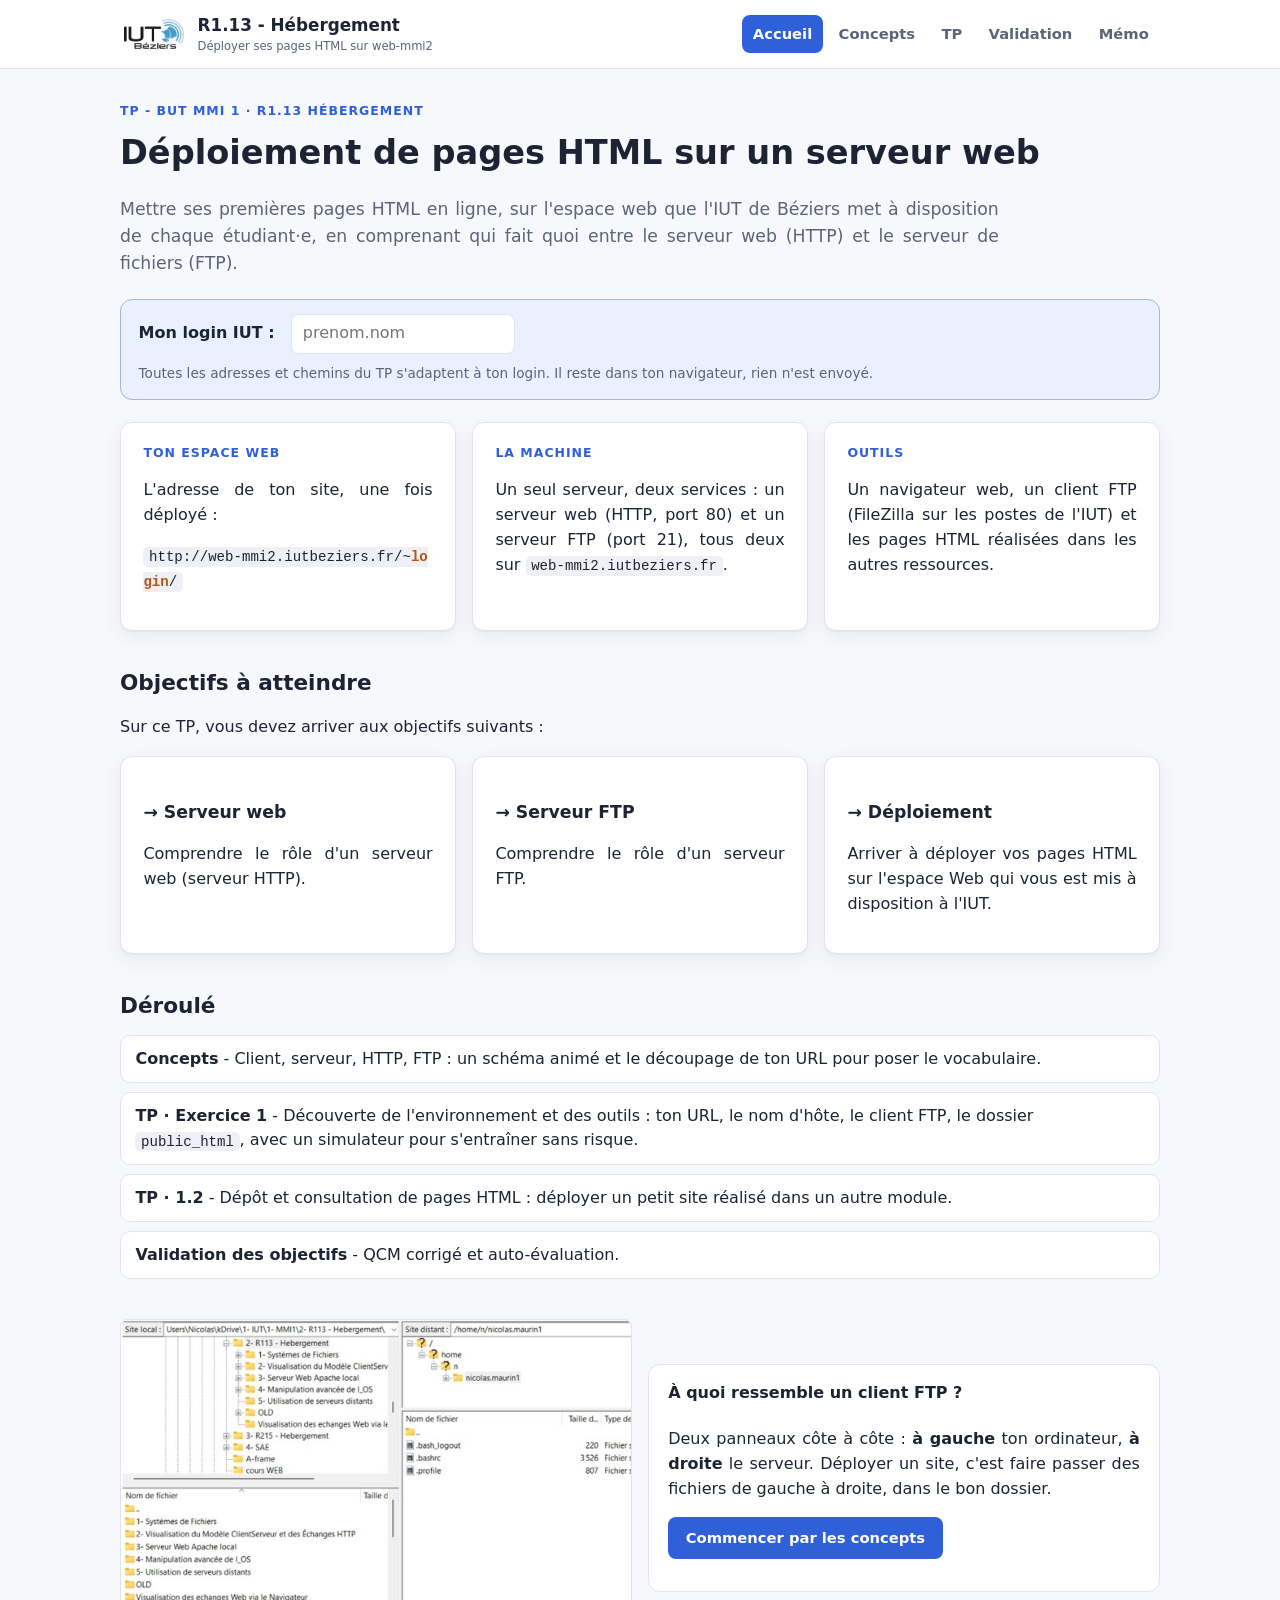
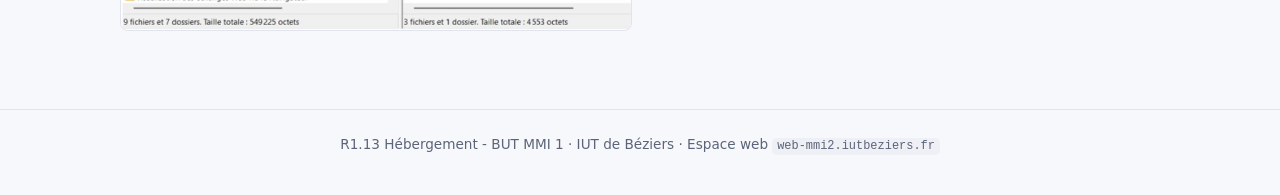
==== index.html @ 0187339b "TP interactif R1.13 : déploiement de pages HTML sur web-mmi2 Reprend le sujet « Déploiement de pages" ====
<!doctype html>
<html lang="fr">
  <head>
    <meta charset="UTF-8" />
    <meta name="viewport" content="width=device-width, initial-scale=1.0" />
    <title>R1.13 - Déploiement de pages HTML sur web-mmi2</title>
    <link
      rel="icon"
      href="data:image/svg+xml,%3Csvg xmlns=%27http://www.w3.org/2000/svg%27 viewBox=%270 0 100 100%27%3E%3Crect x=%2720%27 y=%2710%27 width=%2760%27 height=%2780%27 rx=%278%27 fill=%27%232f5fd9%27/%3E%3Crect x=%2730%27 y=%2722%27 width=%2740%27 height=%278%27 rx=%272%27 fill=%27%23fff%27/%3E%3Crect x=%2730%27 y=%2738%27 width=%2740%27 height=%278%27 rx=%272%27 fill=%27%23fff%27/%3E%3Cpath d=%27M50 82 V58 M38 68 L50 56 L62 68%27 stroke=%27%23f2a05a%27 stroke-width=%278%27 fill=%27none%27 stroke-linecap=%27round%27/%3E%3C/svg%3E"
    />
    <link rel="stylesheet" href="css/style.css" />
  </head>
  <body data-page="index">
    <a class="skip-link" href="#contenu">Aller au contenu</a>

    <header class="site-header">
      <nav class="nav-wrap">
        <a class="brand" href="index.html"
          ><img src="img/logo_iut.jpg" alt="" />
          <span
            >R1.13 - Hébergement
            <small>Déployer ses pages HTML sur web-mmi2</small></span
          >
        </a>
        <div class="site-nav">
          <a href="index.html" data-nav="index">Accueil</a>
          <a href="concepts.html" data-nav="concepts">Concepts</a>
          <a href="tp.html" data-nav="tp">TP</a>
          <a href="validation.html" data-nav="validation">Validation</a>
          <a href="memo.html" data-nav="memo">Mémo</a>
        </div>
      </nav>
    </header>

    <main id="contenu">
      <p class="eyebrow">TP - BUT MMI 1 · R1.13 Hébergement</p>
      <h1>Déploiement de pages HTML sur un serveur web</h1>
      <p class="lede">
        Mettre ses premières pages HTML en ligne, sur l'espace web que l'IUT de
        Béziers met à disposition de chaque étudiant·e, en comprenant qui fait
        quoi entre le serveur web (HTTP) et le serveur de fichiers (FTP).
      </p>

      <form class="login-bar" onsubmit="return false">
        <label for="login-accueil">Mon login IUT :</label>
        <input
          id="login-accueil"
          type="text"
          autocomplete="username"
          spellcheck="false"
          placeholder="prenom.nom"
        />
        <span class="hint"
          >Toutes les adresses et chemins du TP s'adaptent à ton login. Il
          reste dans ton navigateur, rien n'est envoyé.</span
        >
      </form>

      <div class="grid cols-3">
        <div class="card">
          <p class="eyebrow">Ton espace web</p>
          <p>L'adresse de ton site, une fois déployé :</p>
          <p><span class="perso" data-perso="url"></span></p>
        </div>
        <div class="card">
          <p class="eyebrow">La machine</p>
          <p>
            Un seul serveur, deux services : un serveur web (HTTP, port 80) et
            un serveur FTP (port 21), tous deux sur
            <code>web-mmi2.iutbeziers.fr</code>.
          </p>
        </div>
        <div class="card">
          <p class="eyebrow">Outils</p>
          <p>
            Un navigateur web, un client FTP (FileZilla sur les postes de
            l'IUT) et les pages HTML réalisées dans les autres ressources.
          </p>
        </div>
      </div>

      <h2>Objectifs à atteindre</h2>
      <p>Sur ce TP, vous devez arriver aux objectifs suivants :</p>
      <div class="grid cols-3">
        <div class="card">
          <h3>&rarr; Serveur web</h3>
          <p>Comprendre le rôle d'un serveur web (serveur HTTP).</p>
        </div>
        <div class="card">
          <h3>&rarr; Serveur FTP</h3>
          <p>Comprendre le rôle d'un serveur FTP.</p>
        </div>
        <div class="card">
          <h3>&rarr; Déploiement</h3>
          <p>
            Arriver à déployer vos pages HTML sur l'espace Web qui vous est mis
            à disposition à l'IUT.
          </p>
        </div>
      </div>

      <h2>Déroulé</h2>
      <ul class="timeline">
        <li>
          <span
            ><strong>Concepts</strong> - Client, serveur, HTTP, FTP : un
            schéma animé et le découpage de ton URL pour poser le
            vocabulaire.</span
          >
        </li>
        <li>
          <span
            ><strong>TP · Exercice 1</strong> - Découverte de l'environnement
            et des outils : ton URL, le nom d'hôte, le client FTP, le dossier
            <code>public_html</code>, avec un simulateur pour s'entraîner sans
            risque.</span
          >
        </li>
        <li>
          <span
            ><strong>TP · 1.2</strong> - Dépôt et consultation de pages HTML :
            déployer un petit site réalisé dans un autre module.</span
          >
        </li>
        <li>
          <span
            ><strong>Validation des objectifs</strong> - QCM corrigé et
            auto-évaluation.</span
          >
        </li>
      </ul>

      <div class="grid cols-2" style="margin-top: 2rem; align-items: center">
        <figure class="etape-figure">
          <img
            src="img/img1.jpg"
            alt="Fenêtre d'un client FTP : à gauche les dossiers du disque local, à droite le dossier personnel /home/n/nicolas.maurin1 du serveur."
          />
        </figure>
        <div class="callout">
          <h4>À quoi ressemble un client FTP ?</h4>
          <p>
            Deux panneaux côte à côte : <strong>à gauche</strong> ton
            ordinateur, <strong>à droite</strong> le serveur. Déployer un site,
            c'est faire passer des fichiers de gauche à droite, dans le bon
            dossier.
          </p>
          <p><a class="btn" href="concepts.html">Commencer par les concepts</a></p>
        </div>
      </div>
    </main>

    <footer class="site-footer">
      R1.13 Hébergement - BUT MMI 1 · IUT de Béziers · Espace web
      <code>web-mmi2.iutbeziers.fr</code>
    </footer>

    <script src="js/main.js"></script>
  </body>
</html>
---- css/style.css ----
/* ============================================================
   R1.13 - Déploiement de pages HTML sur web-mmi2
   Feuille de style partagée par toutes les pages
   ============================================================ */

:root {
  --bg: #f7f8fb;
  --bg-alt: #ffffff;
  --text: #1c2333;
  --text-muted: #5b6478;
  --border: #e1e4ec;
  --primary: #2f5fd9;
  --primary-dark: #1f3f9e;
  --primary-bg: #eaf0ff;
  --accent-a: #2f7fd9;
  --accent-a-bg: #e7f1ff;
  --accent-b: #b5560f;
  --accent-b-bg: #fdeee0;
  --ok: #1f8a55;
  --ok-bg: #e5f6ec;
  --warn: #b8871a;
  --warn-bg: #fbf1dc;
  --danger: #c23b3b;
  --danger-bg: #fbe8e8;
  --code-bg: #eef0f6;
  --shadow: 0 1px 2px rgba(20, 25, 40, 0.04), 0 6px 20px rgba(20, 25, 40, 0.06);
  --radius: 12px;
  font-size: 16px;
}

@media (prefers-color-scheme: dark) {
  :root {
    --bg: #12141c;
    --bg-alt: #1a1d29;
    --text: #e7e9f2;
    --text-muted: #a2a8bd;
    --border: #2a2e3d;
    --primary: #6f93ef;
    --primary-dark: #a9c0f7;
    --primary-bg: #1c2740;
    --accent-a: #6fa8ef;
    --accent-a-bg: #17263d;
    --accent-b: #e0955a;
    --accent-b-bg: #3a2716;
    --ok: #55c98a;
    --ok-bg: #113524;
    --warn: #e3b955;
    --warn-bg: #3a2f10;
    --danger: #e37272;
    --danger-bg: #3a1a1a;
    --code-bg: #20232f;
    --shadow: 0 1px 2px rgba(0, 0, 0, 0.3), 0 6px 20px rgba(0, 0, 0, 0.35);
  }
}

* {
  box-sizing: border-box;
}

html,
body {
  margin: 0;
  padding: 0;
  background: var(--bg);
  color: var(--text);
  font-family:
    "Segoe UI",
    system-ui,
    -apple-system,
    Roboto,
    Helvetica,
    Arial,
    sans-serif;
  line-height: 1.55;
}

a {
  color: var(--primary);
}
a:hover {
  color: var(--primary-dark);
}

img,
svg {
  max-width: 100%;
}

.skip-link {
  position: absolute;
  left: -999px;
  top: 0;
  background: var(--primary);
  color: #fff;
  padding: 0.5em 1em;
  z-index: 100;
}
.skip-link:focus {
  left: 0.5em;
  top: 0.5em;
}

/* ---------- Layout ---------- */

.site-header {
  position: sticky;
  top: 0;
  z-index: 20;
  background: var(--bg-alt);
  border-bottom: 1px solid var(--border);
}

.nav-wrap {
  max-width: 1080px;
  margin: 0 auto;
  padding: 0.75rem 1.25rem;
  display: flex;
  align-items: center;
  gap: 1.5rem;
  flex-wrap: wrap;
}

.brand {
  font-weight: 700;
  font-size: 1.05rem;
  color: var(--text);
  text-decoration: none;
  white-space: nowrap;
}
.brand small {
  display: block;
  font-weight: 400;
  font-size: 0.72rem;
  color: var(--text-muted);
}

.site-nav {
  display: flex;
  flex-wrap: wrap;
  gap: 0.25rem;
  margin-left: auto;
}

.site-nav a {
  text-decoration: none;
  color: var(--text-muted);
  padding: 0.45rem 0.7rem;
  border-radius: 8px;
  font-size: 0.92rem;
  font-weight: 600;
}
.site-nav a:hover {
  background: var(--primary-bg);
  color: var(--primary-dark);
}
.site-nav a.active {
  background: var(--primary);
  color: #fff;
}

main {
  max-width: 1080px;
  margin: 0 auto;
  padding: 2rem 1.25rem 4rem;
}

.site-footer {
  border-top: 1px solid var(--border);
  color: var(--text-muted);
  font-size: 0.85rem;
  text-align: center;
  padding: 1.5rem 1rem 2.5rem;
}

/* ---------- Typography blocks ---------- */

.eyebrow {
  text-transform: uppercase;
  letter-spacing: 0.08em;
  font-size: 0.78rem;
  font-weight: 700;
  color: var(--primary);
  margin: 0 0 0.4rem;
}

h1 {
  font-size: clamp(1.6rem, 3vw, 2.1rem);
  margin: 0 0 0.5rem;
}
h2 {
  font-size: 1.35rem;
  margin: 2.2rem 0 0.8rem;
}
h3 {
  font-size: 1.08rem;
  margin: 1.4rem 0 0.5rem;
}

.lede {
  font-size: 1.08rem;
  color: var(--text-muted);
  max-width: 80ch;
}

/* Texte courant justifie. Les paragraphes n'ayant pas tous la meme longueur
   de ligne, le bord droit en dents de scie donnait l'impression d'un texte
   coupe au hasard. La cesure automatique (<html lang="fr">) evite les
   espaces beantes que la justification produit sinon en francais. */
main p,
main .scenario-body li {
  text-align: justify;
  hyphens: auto;
}

/* Sous cette largeur, les lignes sont trop courtes : justifier y creuserait
   des rivieres blanches au milieu du texte. */
@media (max-width: 700px) {
  main p,
  main .scenario-body li {
    text-align: left;
    hyphens: manual;
  }
}

.pill {
  display: inline-block;
  padding: 0.2rem 0.65rem;
  border-radius: 999px;
  font-size: 0.78rem;
  font-weight: 700;
  background: var(--primary-bg);
  color: var(--primary-dark);
}

code,
pre,
kbd {
  font-family: ui-monospace, SFMono-Regular, Menlo, Consolas, monospace;
  font-size: 0.88em;
}
code {
  background: var(--code-bg);
  padding: 0.12em 0.4em;
  border-radius: 5px;
}
pre {
  background: var(--code-bg);
  padding: 0.9rem 1rem;
  border-radius: var(--radius);
  overflow-x: auto;
}
pre code {
  background: none;
  padding: 0;
}
kbd {
  background: var(--bg-alt);
  border: 1px solid var(--border);
  border-bottom-width: 2px;
  border-radius: 5px;
  padding: 0.05em 0.45em;
}

/* ---------- Cards / grid ---------- */

.card {
  background: var(--bg-alt);
  border: 1px solid var(--border);
  border-radius: var(--radius);
  box-shadow: var(--shadow);
  padding: 1.25rem 1.4rem;
}

.grid {
  display: grid;
  gap: 1rem;
}
.grid.cols-2 {
  grid-template-columns: repeat(auto-fit, minmax(260px, 1fr));
}
.grid.cols-3 {
  grid-template-columns: repeat(auto-fit, minmax(200px, 1fr));
}

.timeline {
  list-style: none;
  margin: 0;
  padding: 0;
  display: grid;
  gap: 0.6rem;
}
.timeline li {
  padding: 0.65rem 0.9rem;
  background: var(--bg-alt);
  border: 1px solid var(--border);
  border-radius: 10px;
}

/* ---------- Scenario cards ---------- */

.scenario-toolbar {
  display: flex;
  flex-wrap: wrap;
  gap: 0.75rem;
  align-items: center;
  margin-bottom: 1.5rem;
  padding: 0.9rem 1.1rem;
  background: var(--bg-alt);
  border: 1px solid var(--border);
  border-radius: var(--radius);
  position: sticky;
  top: 3.6rem;
  z-index: 10;
}

.progress-text {
  color: var(--text-muted);
  font-size: 0.88rem;
  margin-left: auto;
}

.scenario {
  margin-bottom: 1.4rem;
  border-radius: var(--radius);
  overflow: hidden;
}

.scenario-head {
  display: flex;
  align-items: center;
  gap: 0.9rem;
  padding: 1.1rem 1.3rem;
  cursor: pointer;
  background: var(--bg-alt);
  border: 1px solid var(--border);
  border-radius: var(--radius);
}
.scenario-head:hover {
  border-color: var(--primary);
}
.scenario.open .scenario-head {
  border-bottom-left-radius: 0;
  border-bottom-right-radius: 0;
}

.scenario-check {
  width: 1.15rem;
  height: 1.15rem;
  accent-color: var(--ok);
  flex: none;
}

.scenario-num {
  flex: none;
  width: 2.1rem;
  height: 2.1rem;
  border-radius: 50%;
  background: var(--primary-bg);
  color: var(--primary-dark);
  display: flex;
  align-items: center;
  justify-content: center;
  font-weight: 700;
}
.scenario.done .scenario-num {
  background: var(--ok-bg);
  color: var(--ok);
}

.scenario-head h3 {
  margin: 0;
  font-size: 1.05rem;
  flex: 1;
}
.scenario-meta {
  font-size: 0.82rem;
  color: var(--text-muted);
  white-space: nowrap;
}
.scenario-caret {
  transition: transform 0.15s ease;
  color: var(--text-muted);
}
.scenario.open .scenario-caret {
  transform: rotate(90deg);
}

.scenario-body {
  display: none;
  border: 1px solid var(--border);
  border-top: none;
  border-bottom-left-radius: var(--radius);
  border-bottom-right-radius: var(--radius);
  padding: 1.3rem;
  background: var(--bg);
}
.scenario.open .scenario-body {
  display: block;
}

.info-block {
  margin-top: 1rem;
}
.info-block h4 {
  margin: 0 0 0.4rem;
  font-size: 0.88rem;
  text-transform: uppercase;
  letter-spacing: 0.04em;
  color: var(--text-muted);
}
.info-block ul {
  margin: 0;
  padding-left: 1.2rem;
}
.info-block li {
  margin-bottom: 0.35rem;
}

.pieges-block {
  background: var(--warn-bg);
  border: 1px solid color-mix(in srgb, var(--warn) 35%, var(--border));
  border-radius: 10px;
  padding: 0.9rem 1.1rem;
}
.pieges-block h4 {
  color: var(--warn);
}
.interdit-block {
  background: var(--danger-bg);
  border: 1px solid color-mix(in srgb, var(--danger) 35%, var(--border));
  border-radius: 10px;
  padding: 0.9rem 1.1rem;
  margin-bottom: 1.1rem;
}
.interdit-block h4 {
  color: var(--danger);
}
.verif-block {
  background: var(--ok-bg);
  border: 1px solid color-mix(in srgb, var(--ok) 35%, var(--border));
  border-radius: 10px;
  padding: 0.9rem 1.1rem;
}
.verif-block h4 {
  color: var(--ok);
}

.commandes-block code {
  display: inline-block;
  margin: 0.15rem 0.3rem 0.15rem 0;
}

/* ---------- Captures d'écran des étapes ---------- */

.etape-figure {
  margin: 0.5rem 0 0.9rem;
}
.etape-figure img {
  display: block;
  max-width: 100%;
  height: auto;
  border: 1px solid var(--border);
  border-radius: 8px;
  background: var(--bg-alt);
}

/* ---------- Bouton d'aide + fenêtre modale ---------- */

.popup-btn {
  border: 1px solid var(--primary);
  background: var(--primary-bg);
  color: var(--primary-dark);
  border-radius: 999px;
  padding: 0.1rem 0.7rem;
  font: inherit;
  font-size: 0.82rem;
  font-weight: 600;
  cursor: pointer;
  white-space: nowrap;
}
.popup-btn:hover {
  background: var(--primary);
  color: #fff;
}

/* Lien externe posé dans une étape (formulaire d'inscription, dépôt...).
   Même gabarit que le bouton de pop-up, mais plein, pour qu'on comprenne
   qu'il fait quitter la page. */
.etape-lien {
  display: inline-block;
  border: 1px solid var(--primary);
  background: var(--primary);
  color: #fff;
  border-radius: 999px;
  padding: 0.1rem 0.7rem;
  font-size: 0.82rem;
  font-weight: 600;
  text-decoration: none;
}
.etape-lien:hover {
  background: var(--primary-dark);
  border-color: var(--primary-dark);
  color: #fff;
}
.etape-lien::after {
  content: ' \2197';
  font-weight: 400;
}

.modal-overlay {
  position: fixed;
  inset: 0;
  z-index: 50;
  display: flex;
  align-items: center;
  justify-content: center;
  padding: 1.5rem;
  background: rgba(12, 15, 25, 0.55);
}
.modal-overlay[hidden] {
  display: none;
}
.modal {
  position: relative;
  width: min(680px, 100%);
  max-height: 85vh;
  overflow-y: auto;
  padding: 1.6rem 1.8rem;
  background: var(--bg-alt);
  border: 1px solid var(--border);
  border-radius: var(--radius);
  box-shadow: var(--shadow);
}
.modal h3 {
  margin: 0 0 0.8rem;
  padding-right: 2rem;
}
.modal h4 {
  margin: 1.2rem 0 0.4rem;
}
.modal ul {
  padding-left: 1.2rem;
}
.modal li {
  margin-bottom: 0.4rem;
}
.modal-close {
  position: absolute;
  top: 0.7rem;
  right: 0.9rem;
  border: 0;
  background: none;
  color: var(--text-muted);
  font-size: 1.6rem;
  line-height: 1;
  cursor: pointer;
}
.modal-close:hover {
  color: var(--text);
}

.popup-table {
  width: 100%;
  margin: 0.8rem 0;
  border-collapse: collapse;
  font-size: 0.9rem;
}
.popup-table th,
.popup-table td {
  border: 1px solid var(--border);
  padding: 0.5rem 0.7rem;
  text-align: left;
  vertical-align: top;
  font-size: inherit;
  text-transform: none;
  letter-spacing: normal;
}
.popup-table thead th {
  background: var(--primary-bg);
  color: var(--primary-dark);
}
.popup-table tbody th {
  background: var(--bg);
  color: var(--text);
  font-weight: 600;
}

/* ---------- Tables (memo) ---------- */

table {
  width: 100%;
  border-collapse: collapse;
  margin: 1rem 0;
}
th,
td {
  text-align: left;
  padding: 0.55rem 0.7rem;
  border-bottom: 1px solid var(--border);
  vertical-align: top;
}
th {
  color: var(--text-muted);
  font-size: 0.82rem;
  text-transform: uppercase;
  letter-spacing: 0.03em;
}

/* ---------- Misc ---------- */

.callout {
  border-radius: var(--radius);
  padding: 1rem 1.2rem;
  border: 1px solid var(--border);
  background: var(--bg-alt);
  margin: 1.2rem 0;
}
.callout.warn {
  background: var(--warn-bg);
  border-color: color-mix(in srgb, var(--warn) 35%, var(--border));
}
.callout.ok {
  background: var(--ok-bg);
  border-color: color-mix(in srgb, var(--ok) 35%, var(--border));
}
.callout.danger {
  background: var(--danger-bg);
  border-color: color-mix(in srgb, var(--danger) 35%, var(--border));
}
.callout h3,
.callout h4 {
  margin-top: 0;
}

.btn {
  display: inline-block;
  background: var(--primary);
  color: #fff;
  text-decoration: none;
  padding: 0.6rem 1.1rem;
  border-radius: 8px;
  font-weight: 700;
  font-size: 0.92rem;
  border: none;
  cursor: pointer;
}
.btn:hover {
  background: var(--primary-dark);
  color: #fff;
}
.btn.secondary {
  background: var(--bg-alt);
  color: var(--text);
  border: 1px solid var(--border);
}

/* L'image porte deja son propre fond : un cadre autour ferait doublon. */
.diagram {
  margin: 1.5rem 0;
}

/* 'display: grid' l'emporterait sinon sur le 'display: none' que le
   navigateur associe a l'attribut hidden. */
.grid[hidden] {
  display: none;
}
.diagram img {
  display: block;
  width: 100%;
  max-width: 720px;
  height: auto;
  margin: 0 auto;
  border: 1px solid var(--border);
  border-radius: var(--radius);
}

footer a {
  color: inherit;
}

/* ============================================================
   Ajouts propres au TP web-mmi2
   ============================================================ */

.brand {
  display: flex;
  align-items: center;
  gap: 0.6rem;
}
.brand img {
  height: 34px;
  width: auto;
  border-radius: 6px;
  background: #fff;
  padding: 2px 4px;
}

/* ---------- Barre « mon login » ---------- */

.login-bar {
  display: flex;
  flex-wrap: wrap;
  align-items: center;
  gap: 0.6rem 1rem;
  padding: 0.9rem 1.1rem;
  margin: 1.4rem 0;
  background: var(--primary-bg);
  border: 1px solid color-mix(in srgb, var(--primary) 35%, var(--border));
  border-radius: var(--radius);
}
.login-bar label {
  font-weight: 700;
}
.login-bar input {
  font: inherit;
  padding: 0.4rem 0.7rem;
  border: 1px solid var(--border);
  border-radius: 8px;
  background: var(--bg-alt);
  color: var(--text);
  min-width: 14rem;
}
.login-bar .hint {
  color: var(--text-muted);
  font-size: 0.85rem;
}

/* Valeur personnalisee par le login de l'etudiant·e. */
.perso {
  font-family: ui-monospace, SFMono-Regular, Menlo, Consolas, monospace;
  font-size: 0.88em;
  background: var(--code-bg);
  padding: 0.12em 0.4em;
  border-radius: 5px;
  word-break: break-all;
}
.perso b {
  color: var(--accent-b);
}

/* ---------- Barre de progression globale ---------- */

.progress {
  height: 10px;
  border-radius: 999px;
  background: var(--border);
  overflow: hidden;
  flex: 1;
  min-width: 120px;
}
.progress > span {
  display: block;
  height: 100%;
  width: 0;
  background: linear-gradient(90deg, var(--primary), var(--ok));
  transition: width 0.4s ease;
}

/* ---------- Questions a reponse verifiee ---------- */

.question {
  margin: 1.1rem 0;
  padding: 1rem 1.1rem;
  background: var(--bg-alt);
  border: 1px solid var(--border);
  border-left: 4px solid var(--primary);
  border-radius: 10px;
}
.question > .q-titre {
  margin: 0 0 0.5rem;
  font-weight: 700;
  color: var(--primary-dark);
}
.question form {
  display: flex;
  flex-wrap: wrap;
  gap: 0.5rem;
  align-items: center;
}
.question input[type='text'] {
  font: inherit;
  padding: 0.4rem 0.7rem;
  border: 1px solid var(--border);
  border-radius: 8px;
  background: var(--bg);
  color: var(--text);
  flex: 1;
  min-width: 14rem;
}
.feedback {
  margin: 0.6rem 0 0;
  font-size: 0.92rem;
  font-weight: 600;
}
.feedback.ok {
  color: var(--ok);
}
.feedback.ko {
  color: var(--danger);
}
.question.reussie {
  border-left-color: var(--ok);
}

details.indice {
  margin-top: 0.6rem;
  font-size: 0.92rem;
}
details.indice summary {
  cursor: pointer;
  color: var(--warn);
  font-weight: 600;
}

/* ---------- Cartes a retourner ---------- */

.flip-grid {
  display: grid;
  grid-template-columns: repeat(auto-fit, minmax(190px, 1fr));
  gap: 0.8rem;
  margin: 1rem 0;
}
.flip {
  perspective: 900px;
  min-height: 150px;
  border: 0;
  padding: 0;
  background: none;
  font: inherit;
  color: inherit;
  cursor: pointer;
  text-align: left;
}
.flip-inner {
  position: relative;
  height: 100%;
  min-height: 150px;
  transition: transform 0.5s ease;
  transform-style: preserve-3d;
}
.flip.retournee .flip-inner {
  transform: rotateY(180deg);
}
.flip-face {
  position: absolute;
  inset: 0;
  padding: 1rem;
  border-radius: 10px;
  border: 1px solid var(--border);
  background: var(--bg-alt);
  box-shadow: var(--shadow);
  backface-visibility: hidden;
  display: flex;
  flex-direction: column;
  justify-content: center;
  gap: 0.3rem;
}
.flip-face strong {
  font-size: 1.05rem;
}
.flip-face small {
  color: var(--text-muted);
}
.flip-back {
  transform: rotateY(180deg);
  background: var(--primary-bg);
  font-size: 0.9rem;
}

/* ---------- Schema client / serveur anime ---------- */

.schema {
  background: var(--bg-alt);
  border: 1px solid var(--border);
  border-radius: var(--radius);
  padding: 1rem;
  margin: 1.2rem 0;
}
.schema svg {
  display: block;
  width: 100%;
  height: auto;
}
.schema-actions {
  display: flex;
  flex-wrap: wrap;
  gap: 0.5rem;
  justify-content: center;
  margin-top: 0.8rem;
}
.schema-legende {
  min-height: 3em;
  margin: 0.8rem 0 0;
  text-align: center;
  color: var(--text-muted);
}
.schema text {
  fill: var(--text);
  font-family: inherit;
}
.schema .boite {
  fill: var(--bg);
  stroke: var(--border);
  stroke-width: 2;
}
.schema .service {
  stroke-width: 2;
  transition: opacity 0.3s;
}
.schema .service.ftp {
  fill: var(--accent-b-bg);
  stroke: var(--accent-b);
}
.schema .service.http {
  fill: var(--accent-a-bg);
  stroke: var(--accent-a);
}
.schema .lien {
  stroke: var(--border);
  stroke-width: 3;
  stroke-dasharray: 6 6;
}
.schema .paquet {
  opacity: 0;
}
.schema .actif {
  filter: drop-shadow(0 0 6px currentColor);
}
.btn.ftp {
  background: var(--accent-b);
}
.btn.http {
  background: var(--accent-a);
}
.btn.ftp:hover,
.btn.http:hover {
  filter: brightness(0.9);
}

/* ---------- Decoupage d'URL ---------- */

.url-dissect {
  font-family: ui-monospace, SFMono-Regular, Menlo, Consolas, monospace;
  font-size: clamp(0.95rem, 2.4vw, 1.3rem);
  background: var(--bg-alt);
  border: 1px solid var(--border);
  border-radius: var(--radius);
  padding: 1.1rem 1rem;
  text-align: center;
  word-break: break-all;
}
.url-dissect span {
  border-radius: 6px;
  padding: 0.1em 0.15em;
  cursor: pointer;
  transition: background-color 0.15s, color 0.15s;
}
.url-dissect span.on,
.url-dissect span:hover {
  color: #fff;
}
.url-dissect .u-proto.on,
.url-dissect .u-proto:hover {
  background: var(--warn);
}
.url-dissect .u-hote.on,
.url-dissect .u-hote:hover {
  background: var(--primary);
}
.url-dissect .u-chemin.on,
.url-dissect .u-chemin:hover {
  background: var(--ok);
}
.url-explication {
  min-height: 4.5em;
  margin-top: 0.8rem;
}

/* ---------- Etapes (accordeons) ---------- */

.etape-body > *:first-child {
  margin-top: 0;
}

/* ---------- Capture annotee ---------- */

.annotee {
  position: relative;
  max-width: 900px;
  margin: 1.2rem auto 0;
}
.annotee img {
  display: block;
  width: 100%;
  height: auto;
  border: 1px solid var(--border);
  border-radius: 8px;
}
.hotspot {
  position: absolute;
  width: 2rem;
  height: 2rem;
  margin: -1rem 0 0 -1rem;
  border-radius: 50%;
  border: 2px solid #fff;
  background: var(--accent-b);
  color: #fff;
  font-weight: 700;
  cursor: pointer;
  box-shadow: 0 0 0 0 rgba(181, 86, 15, 0.6);
  animation: pulse 2s infinite;
}
.hotspot:hover,
.hotspot:focus-visible,
.hotspot.vu {
  animation: none;
  background: var(--primary);
}
@keyframes pulse {
  0% {
    box-shadow: 0 0 0 0 rgba(181, 86, 15, 0.6);
  }
  70% {
    box-shadow: 0 0 0 12px rgba(181, 86, 15, 0);
  }
  100% {
    box-shadow: 0 0 0 0 rgba(181, 86, 15, 0);
  }
}
@media (prefers-reduced-motion: reduce) {
  .hotspot {
    animation: none;
  }
  .flip-inner,
  .progress > span {
    transition: none;
  }
}
.annotee-texte {
  max-width: 900px;
  margin: 0.6rem auto 0;
  min-height: 3em;
  color: var(--text-muted);
  text-align: center;
}

/* ---------- Simulateur de client FTP ---------- */

.simu {
  background: var(--bg-alt);
  border: 1px solid var(--border);
  border-radius: var(--radius);
  box-shadow: var(--shadow);
  overflow: hidden;
  margin: 1.2rem 0;
}
.simu-bar {
  display: flex;
  flex-wrap: wrap;
  gap: 0.5rem;
  align-items: center;
  padding: 0.6rem 0.8rem;
  background: var(--code-bg);
  border-bottom: 1px solid var(--border);
  font-size: 0.85rem;
}
.simu-bar input {
  font: inherit;
  padding: 0.25rem 0.5rem;
  border: 1px solid var(--border);
  border-radius: 6px;
  background: var(--bg-alt);
  color: var(--text);
  width: 9.5rem;
}
.simu-bar .btn {
  padding: 0.35rem 0.8rem;
  font-size: 0.85rem;
}
.simu-log {
  font-family: ui-monospace, SFMono-Regular, Menlo, Consolas, monospace;
  font-size: 0.78rem;
  background: #10131b;
  color: #b7f0c8;
  padding: 0.5rem 0.8rem;
  height: 6.5rem;
  overflow-y: auto;
  margin: 0;
}
.simu-log .err {
  color: #ff9c9c;
}
.simu-log .cmd {
  color: #9cc4ff;
}
.simu-panes {
  display: grid;
  grid-template-columns: 1fr 1fr;
}
@media (max-width: 640px) {
  .simu-panes {
    grid-template-columns: 1fr;
  }
}
.simu-pane {
  padding: 0.6rem 0.8rem 1rem;
  min-height: 210px;
}
.simu-pane + .simu-pane {
  border-left: 1px solid var(--border);
}
@media (max-width: 640px) {
  .simu-pane + .simu-pane {
    border-left: 0;
    border-top: 1px solid var(--border);
  }
}
.simu-pane h4 {
  margin: 0 0 0.3rem;
  font-size: 0.8rem;
  text-transform: uppercase;
  letter-spacing: 0.05em;
  color: var(--text-muted);
}
.simu-path {
  font-family: ui-monospace, SFMono-Regular, Menlo, Consolas, monospace;
  font-size: 0.8rem;
  padding: 0.25rem 0.5rem;
  background: var(--code-bg);
  border-radius: 6px;
  margin-bottom: 0.5rem;
  word-break: break-all;
}
.simu-list {
  list-style: none;
  margin: 0;
  padding: 0;
  font-size: 0.9rem;
  border-radius: 8px;
  min-height: 140px;
  transition: background-color 0.15s;
}
.simu-list.drop {
  background: var(--primary-bg);
  outline: 2px dashed var(--primary);
}
.simu-list li {
  display: flex;
  align-items: center;
  gap: 0.45rem;
  padding: 0.3rem 0.45rem;
  border-radius: 6px;
  user-select: none;
}
.simu-list li[draggable='true'] {
  cursor: grab;
}
.simu-list li.dossier {
  cursor: pointer;
}
.simu-list li:hover {
  background: var(--bg);
}
.simu-list li .taille {
  margin-left: auto;
  color: var(--text-muted);
  font-size: 0.78rem;
}
.simu-list li .envoyer {
  border: 1px solid var(--border);
  background: var(--bg-alt);
  color: var(--text);
  border-radius: 6px;
  font-size: 0.75rem;
  padding: 0.05rem 0.45rem;
  cursor: pointer;
}
.simu-list li.nouveau {
  animation: flash 1.2s ease;
}
@keyframes flash {
  from {
    background: var(--ok-bg);
  }
  to {
    background: transparent;
  }
}
.simu-actions {
  display: flex;
  flex-wrap: wrap;
  gap: 0.4rem;
  margin-top: 0.6rem;
}
.simu-actions button {
  font: inherit;
  font-size: 0.8rem;
  border: 1px solid var(--border);
  background: var(--bg);
  color: var(--text);
  border-radius: 6px;
  padding: 0.2rem 0.6rem;
  cursor: pointer;
}
.simu-actions button:hover {
  border-color: var(--primary);
}
.simu-actions button:disabled {
  opacity: 0.5;
  cursor: not-allowed;
}

/* Mini navigateur sous le simulateur. */
.navigateur {
  border-top: 1px solid var(--border);
}
.nav-barre {
  display: flex;
  gap: 0.5rem;
  align-items: center;
  padding: 0.5rem 0.8rem;
  background: var(--code-bg);
  font-size: 0.85rem;
}
.nav-barre .adresse {
  flex: 1;
  font-family: ui-monospace, SFMono-Regular, Menlo, Consolas, monospace;
  background: var(--bg-alt);
  border: 1px solid var(--border);
  border-radius: 999px;
  padding: 0.2rem 0.8rem;
  word-break: break-all;
}
.nav-barre .btn {
  padding: 0.3rem 0.8rem;
  font-size: 0.82rem;
}
.nav-page {
  background: #fff;
  color: #111;
  font-family: 'Times New Roman', serif;
  padding: 1rem 1.2rem;
  min-height: 150px;
}
.nav-page h1 {
  font-size: 1.6rem;
  margin: 0 0 0.6rem;
}
.nav-page table {
  width: auto;
  margin: 0;
}
.nav-page th,
.nav-page td {
  border: 0;
  padding: 0.1rem 0.8rem 0.1rem 0;
  color: #111;
  text-transform: none;
  letter-spacing: 0;
  font-size: 0.95rem;
}
.nav-page th a {
  color: #00c;
}
.nav-page address {
  font-style: italic;
  font-size: 0.9rem;
  margin-top: 0.6rem;
}
.nav-page .site-demo {
  font-family: system-ui, sans-serif;
  text-align: center;
  padding: 1rem;
  border-radius: 10px;
  background: linear-gradient(135deg, #2f5fd9, #b5560f);
  color: #fff;
}
.nav-page .site-demo h1 {
  font-size: 1.5rem;
}

.mission-list {
  list-style: none;
  padding: 0;
  margin: 0.5rem 0 0;
  display: grid;
  gap: 0.35rem;
}
.mission-list li {
  display: flex;
  gap: 0.5rem;
  align-items: baseline;
}
.mission-list li::before {
  content: '\25CB';
  color: var(--text-muted);
}
.mission-list li.faite {
  color: var(--ok);
}
.mission-list li.faite::before {
  content: '\2714';
  color: var(--ok);
}

/* ---------- QCM ---------- */

.qcm fieldset {
  border: 1px solid var(--border);
  border-radius: 10px;
  background: var(--bg-alt);
  margin: 0 0 0.9rem;
  padding: 0.9rem 1.1rem;
}
.qcm legend {
  font-weight: 700;
  padding: 0 0.4rem;
}
.qcm label {
  display: block;
  padding: 0.3rem 0.4rem;
  border-radius: 6px;
  cursor: pointer;
}
.qcm label:hover {
  background: var(--bg);
}
.qcm label.bonne {
  background: var(--ok-bg);
  color: var(--ok);
  font-weight: 600;
}
.qcm label.mauvaise {
  background: var(--danger-bg);
  color: var(--danger);
}
.qcm .explication {
  margin: 0.5rem 0 0;
  font-size: 0.9rem;
  color: var(--text-muted);
}
.score {
  font-size: 1.15rem;
  font-weight: 700;
}

/* ---------- Checklist d'objectifs ---------- */

.objectifs-check {
  list-style: none;
  padding: 0;
  display: grid;
  gap: 0.5rem;
}
.objectifs-check label {
  display: flex;
  gap: 0.7rem;
  align-items: flex-start;
  padding: 0.7rem 0.9rem;
  background: var(--bg-alt);
  border: 1px solid var(--border);
  border-radius: 10px;
  cursor: pointer;
}
.objectifs-check input {
  width: 1.15rem;
  height: 1.15rem;
  accent-color: var(--ok);
  margin-top: 0.2rem;
  flex: none;
}
.objectifs-check input:checked + span {
  color: var(--ok);
}

.bravo {
  text-align: center;
  font-size: 1.1rem;
}
.bravo[hidden] {
  display: none;
}

details.callout summary {
  cursor: pointer;
}
details.callout[open] summary {
  margin-bottom: 0.5rem;
}
a.desactive {
  opacity: 0.6;
}
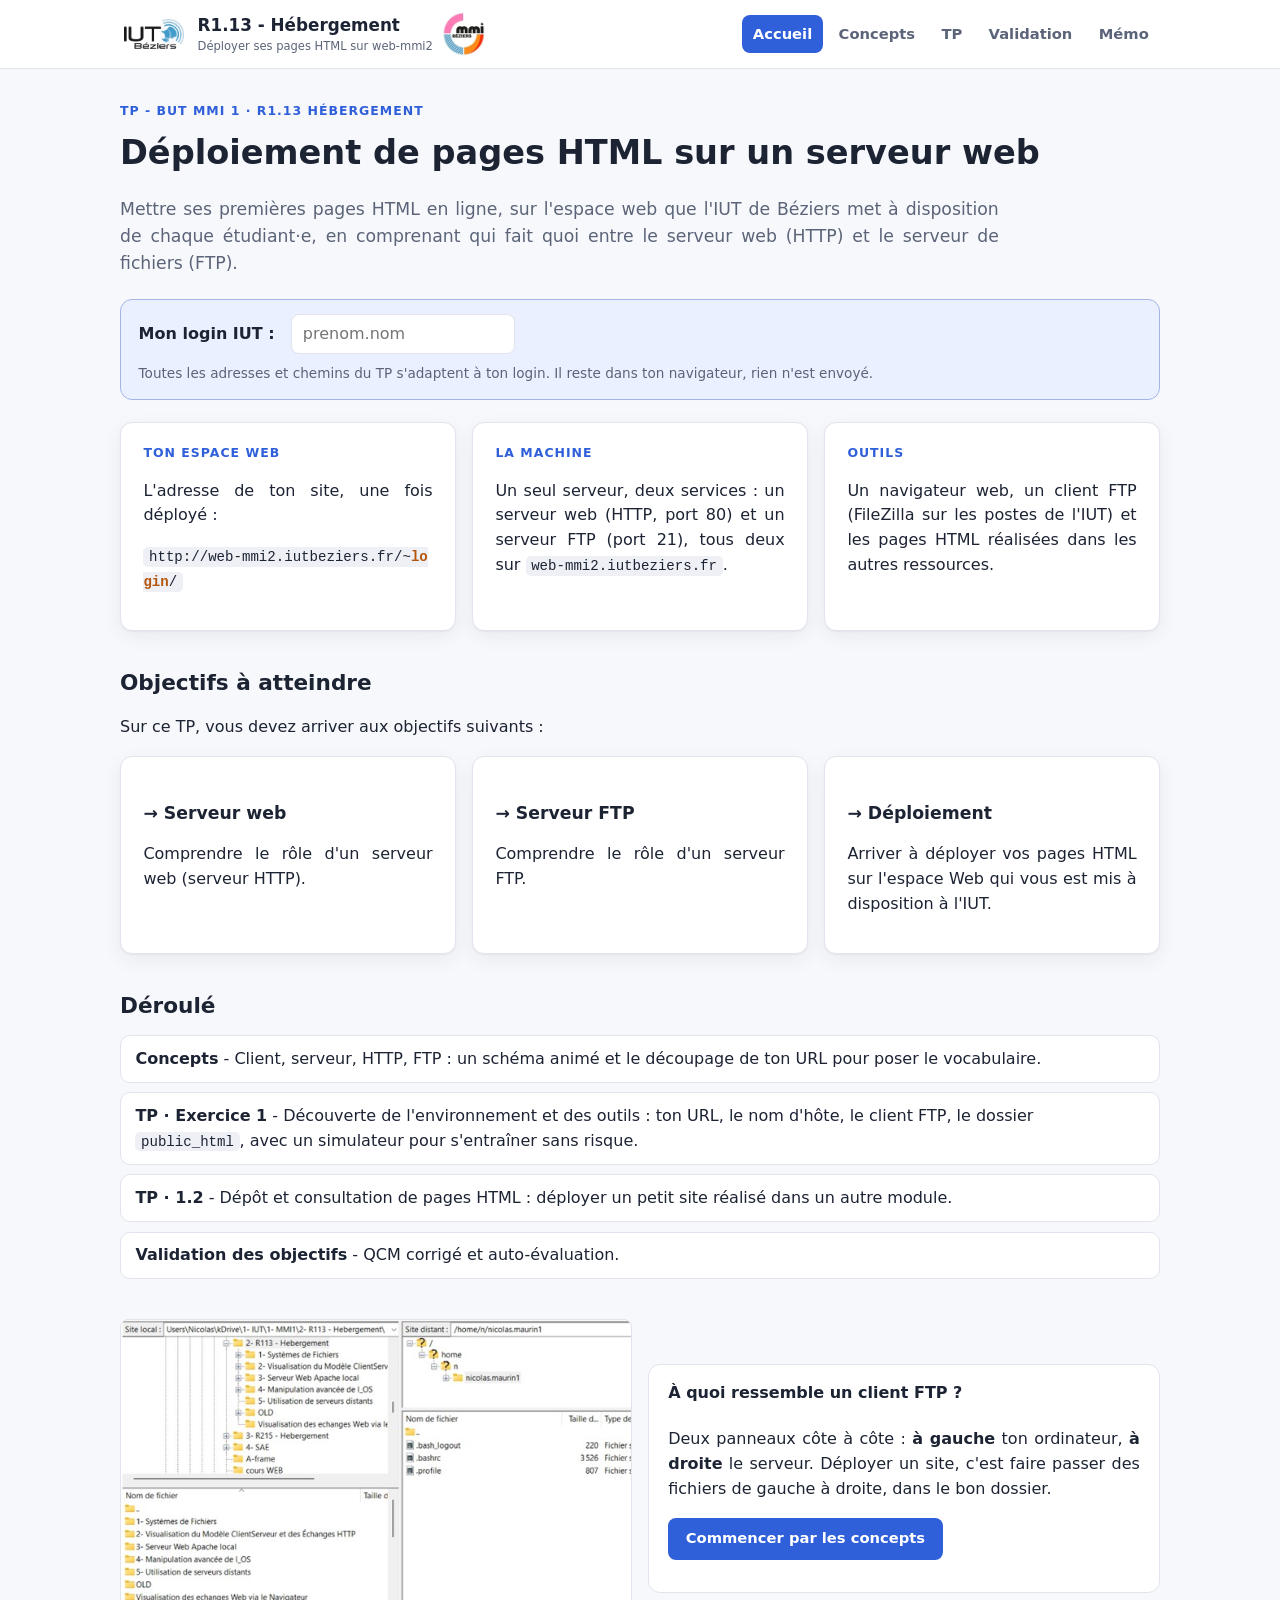
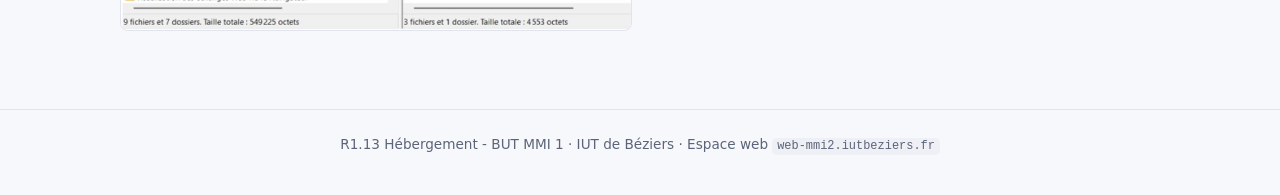
==== commit 5571a38d: "Ajoute le logo MMI Béziers à droite du titre Le logo est placé dans l'en-tête de toutes les pages, e" ====
--- a/index.html
+++ b/index.html
@@ -19,8 +19,8 @@
           ><img src="img/logo_iut.jpg" alt="" />
           <span
             >R1.13 - Hébergement
-            <small>Déployer ses pages HTML sur web-mmi2</small></span
-          >
+            <small>Déployer ses pages HTML sur web&#8209;mmi2</small></span
+          ><img src="img/logo_mmi.jpg" alt="" />
         </a>
         <div class="site-nav">
           <a href="index.html" data-nav="index">Accueil</a>
--- a/css/style.css
+++ b/css/style.css
@@ -694,6 +694,25 @@
   background: #fff;
   padding: 2px 4px;
 }
+/* Le logo MMI est carre : a hauteur egale il paraitrait plus petit que
+   celui de l'IUT, tout en largeur. */
+.brand img[src$='logo_mmi.jpg'] {
+  height: 44px;
+  padding: 0;
+  border-radius: 50%;
+}
+@media (max-width: 480px) {
+  .brand {
+    white-space: normal;
+    gap: 0.45rem;
+  }
+  .brand img {
+    height: 28px;
+  }
+  .brand img[src$='logo_mmi.jpg'] {
+    height: 36px;
+  }
+}
 
 /* ---------- Barre « mon login » ---------- */
 
@@ -821,8 +840,9 @@
   margin: 1rem 0;
 }
 .flip {
+  display: block;
+  width: 100%;
   perspective: 900px;
-  min-height: 150px;
   border: 0;
   padding: 0;
   background: none;
@@ -831,8 +851,12 @@
   cursor: pointer;
   text-align: left;
 }
+/* Les deux faces sont empilees dans la meme cellule de grille : la carte
+   prend la hauteur de la face la plus longue, sans hauteur fixe qui
+   couperait un texte long. Les <span> (seuls autorises dans un <button>)
+   doivent etre passes en bloc, sinon ils n'ont ni largeur ni hauteur. */
 .flip-inner {
-  position: relative;
+  display: grid;
   height: 100%;
   min-height: 150px;
   transition: transform 0.5s ease;
@@ -842,20 +866,31 @@
   transform: rotateY(180deg);
 }
 .flip-face {
-  position: absolute;
-  inset: 0;
+  grid-area: 1 / 1;
   padding: 1rem;
   border-radius: 10px;
   border: 1px solid var(--border);
   background: var(--bg-alt);
   box-shadow: var(--shadow);
   backface-visibility: hidden;
+  -webkit-backface-visibility: hidden;
   display: flex;
   flex-direction: column;
   justify-content: center;
   gap: 0.3rem;
-}
-.flip-face strong {
+  line-height: 1.45;
+}
+.flip:hover .flip-face,
+.flip:focus-visible .flip-face {
+  border-color: var(--primary);
+}
+.flip-face:not(.flip-back)::after {
+  content: 'Cliquer pour retourner \21BB';
+  margin-top: 0.4rem;
+  font-size: 0.75rem;
+  color: var(--primary);
+}
+.flip-face:not(.flip-back) strong {
   font-size: 1.05rem;
 }
 .flip-face small {
@@ -865,6 +900,10 @@
   transform: rotateY(180deg);
   background: var(--primary-bg);
   font-size: 0.9rem;
+  /* Texte courant avec du <code> et du gras : en flex, chaque morceau
+     deviendrait un bloc a part et passerait a la ligne. */
+  display: block;
+  align-content: center;
 }
 
 /* ---------- Schema client / serveur anime ---------- */
